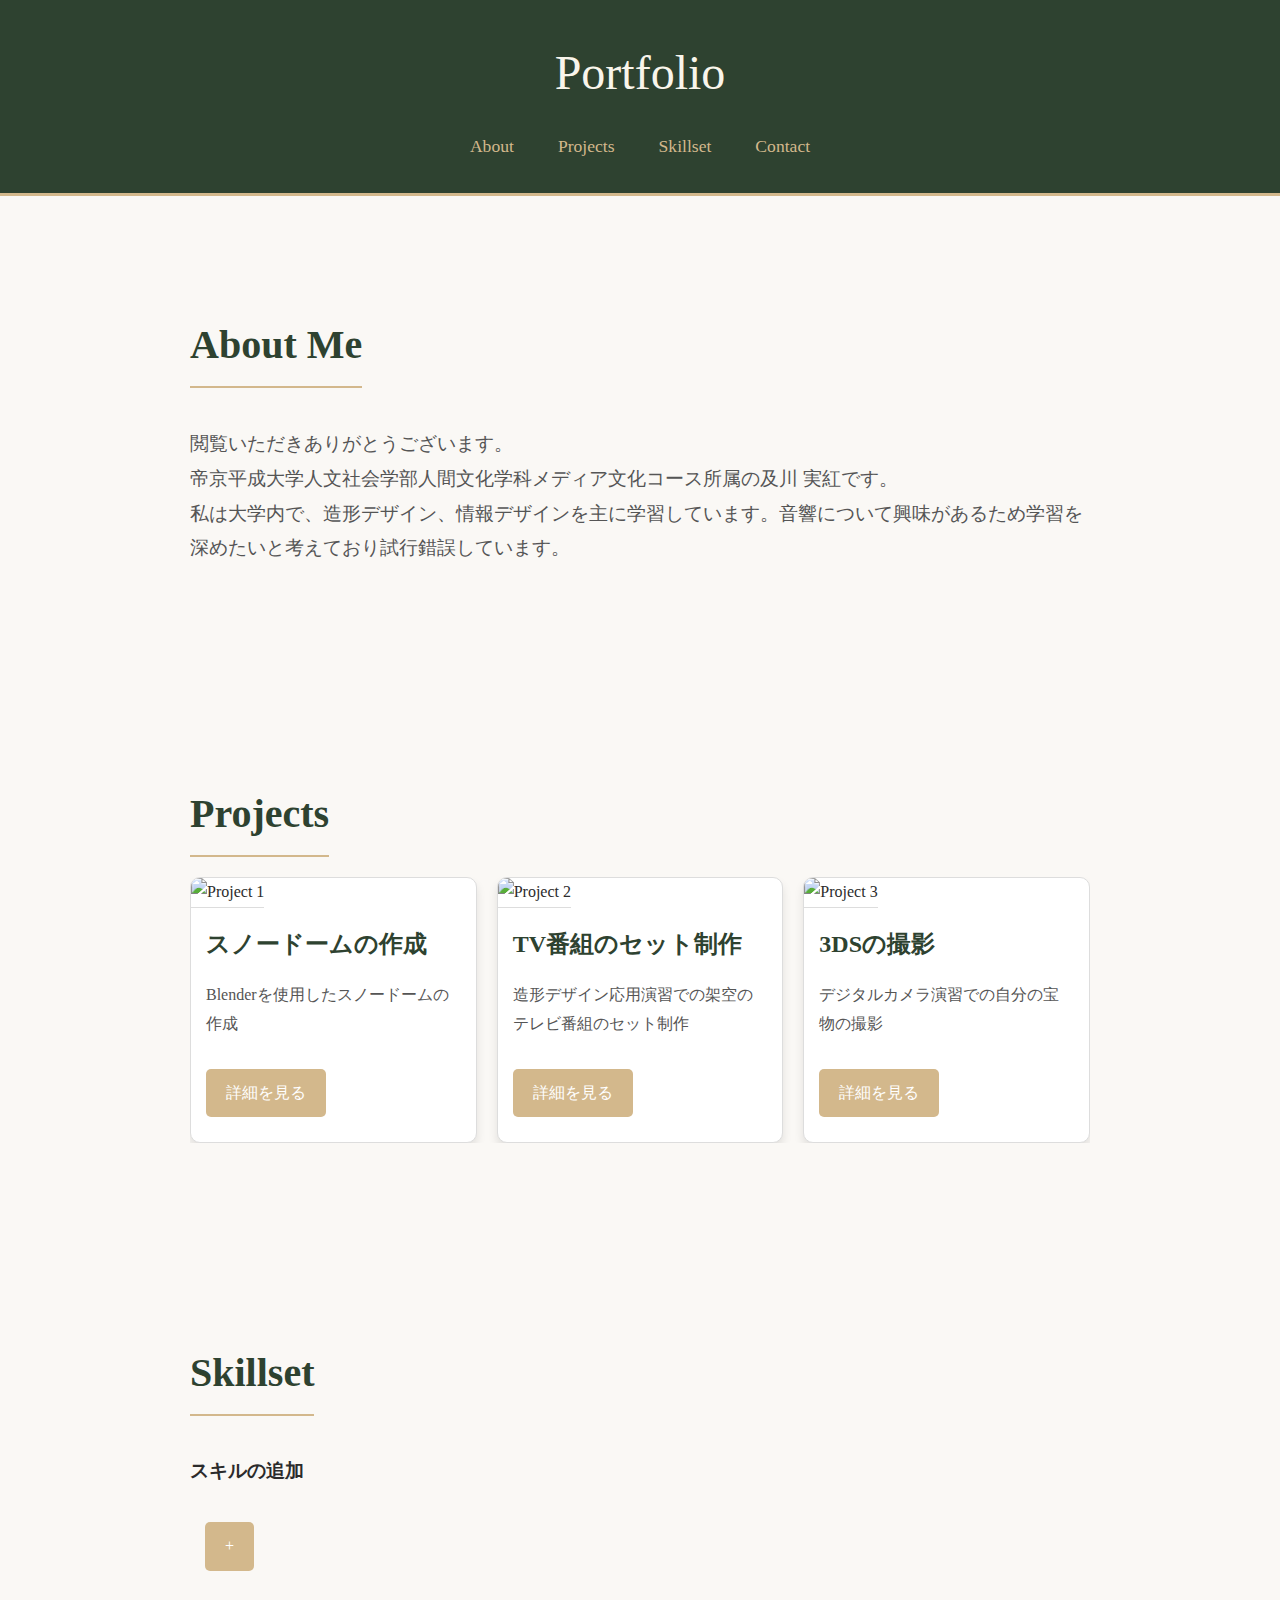
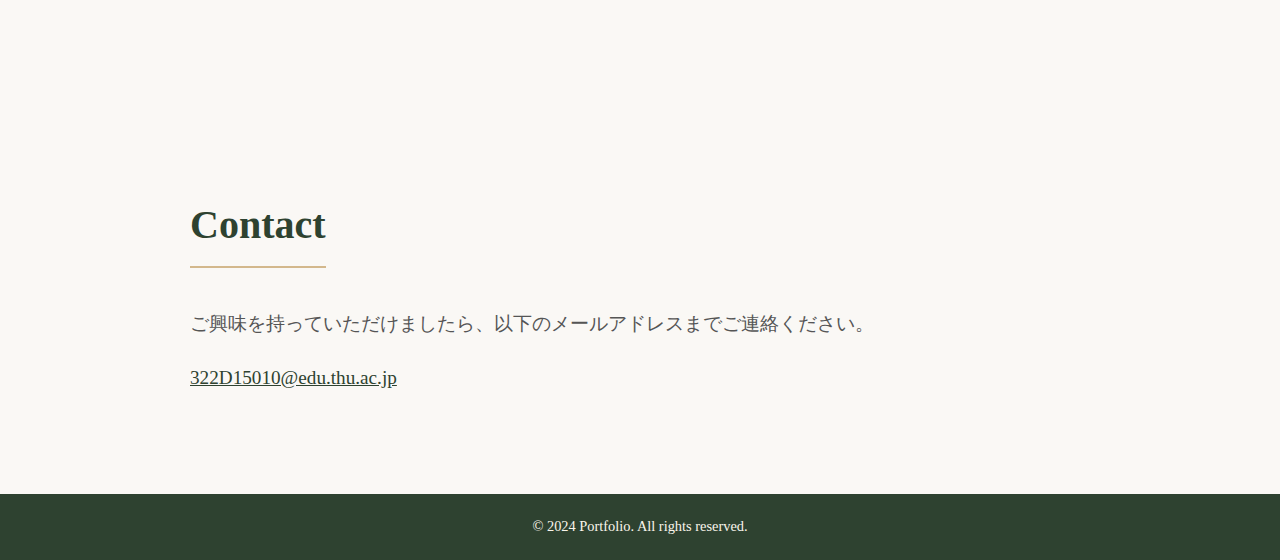
==== index.html @ 092de649 "四角で囲まれない..." ====
<!DOCTYPE html>
<html lang="ja">
<head>
    <meta charset="UTF-8">
    <meta name="viewport" content="width=device-width, initial-scale=1.0">
    <link rel="stylesheet" href="style.css">
    <title>ポートフォリオ</title>
</head>
<body>
    <header>
        <h1>Portfolio</h1>
        <nav>
            <a href="#about">About</a>
            <a href="#projects">Projects</a>
            <a href="skillset">Skillset</a>
            <a href="#contact">Contact</a>
        </nav>
    </header>
    <section id="about">
        <h2>About Me</h2>
        <p>閲覧いただきありがとうございます。</br>
            帝京平成大学人文社会学部人間文化学科メディア文化コース所属の及川 実紅です。</br>
            私は大学内で、造形デザイン、情報デザインを主に学習しています。音響について興味があるため学習を深めたいと考えており試行錯誤しています。
        </p>
    </section>
    <section id="projects">
        <h2>Projects</h2>
        <div class="projects">
            <div class="project-card">
                <img src="https://via.placeholder.com/300x200" alt="Project 1">
                <h3>スノードームの作成</h3>
                <p>Blenderを使用したスノードームの作成</p>
                <a href="#" class="button">詳細を見る</a>
            </div>
            <div class="project-card">
                <img src="https://via.placeholder.com/300x200" alt="Project 2">
                <h3>TV番組のセット制作</h3>
                <p>造形デザイン応用演習での架空のテレビ番組のセット制作</p>
                <a href="#" class="button">詳細を見る</a>
            </div>
            <div class="project-card">
                <img src="https://via.placeholder.com/300x200" alt="Project 3">
                <h3>3DSの撮影</h3>
                <p>デジタルカメラ演習での自分の宝物の撮影</p>
                <a href="#" class="button">詳細を見る</a>
            </div>
        </div>
    </section>
    <section id="skillset">
        <h2>Skillset</h2>
        <div class="Skill-card">
            <h3>スキルの追加</h3>
            <a href="#" class="button">+</a>
        </div>
    </section>
    <section id="contact">
        <h2>Contact</h2>
        <p>ご興味を持っていただけましたら、以下のメールアドレスまでご連絡ください。</p>
        <p><a href="mailto:322D15010@edu.thu.ac.jp" style="color: #2e4230;">322D15010@edu.thu.ac.jp</a></p>
    </section>
    <footer>
        &copy; 2024 Portfolio. All rights reserved.
    </footer>
</body>
</html>
---- style.css ----
body {
    font-family: 'Palatino Linotype', 'Book Antiqua', serif;
    line-height: 1.8;
    margin: 0;
    padding: 0;
    background-color: #faf8f5;
    color: #2b2b2b;
}
/* ヘッダーのスタイル */
header {
    background-color: #2e4230;
    color: #f9f5eb;
    padding: 30px 0;
    text-align: center;
    border-bottom: 3px solid #d3b88c;
}
header h1 {
    font-size: 3rem;
    font-weight: normal;
    margin: 0;
    color: #f9f5eb;
}
nav {
    margin-top: 15px;
}
nav a {
    margin: 0 20px;
    color: #d3b88c;
    text-decoration: none;
    font-size: 1.1rem;
}
nav a:hover {
    color: #f9f5eb;
}

/* 各セクションのスタイル */
section {
    padding: 80px 20px;
    max-width: 900px;
    margin: 0 auto;
}
section h2 {
    font-size: 2.5rem;
    margin-bottom: 20px;
    color: #2e4230;
    border-bottom: 2px solid #d3b88c;
    display: inline-block;
    padding-bottom: 5px;
}
section p {
    font-size: 1.2rem;
    color: #555;
}

/* プロジェクトカードのスタイル */
.projects {
    display: flex;
    gap: 20px; 
    justify-content: space-between; 
    overflow-x: auto;
}
.project-card {
    background-color: #fff;
    border: 1px solid #ddd;
    border-radius: 10px;
    overflow: hidden;
    width: 300px; 
    box-shadow: 0 6px 10px rgba(0, 0, 0, 0.1);
    transition: transform 0.3s ease, box-shadow 0.3s ease;
}

.project-card:hover {
    transform: translateY(-5px);
    box-shadow: 0 10px 15px rgba(0, 0, 0, 0.15);
}
.project-card img {
    max-width: 100%;
    border-bottom: 1px solid #ddd;
}
.project-card h3 {
    font-size: 1.5rem;
    margin: 15px;
    color: #2e4230;
}
.project-card p {
    margin: 0 15px 15px;
    font-size: 1rem;
    color: #555;
}

/*スキルセットのやつ*/
.skillset {
    display: flex;
    gap: 20px;
    justify-content: space-between; 
    overflow-x: auto;
}

.skill-card {
    background-color: #fff;
    border: 1px solid #ddd;
    border-radius: 10px;
    overflow: hidden;
    width: 300px; 
    box-shadow: 0 6px 10px rgba(0, 0, 0, 0.1);
    transition: transform 0.3s ease, box-shadow 0.3s ease;
}

.skillset:hover {
    transform: translateY(-5px);
    box-shadow: 0 10px 15px rgba(0, 0, 0, 0.15);
}

/* ボタンのスタイル */
a.button {
    display: inline-block;
    margin: 15px 15px 25px;
    padding: 10px 20px;
    background-color: #d3b88c;
    color: #fff;
    text-decoration: none;
    border-radius: 5px;
    font-size: 1rem;
    transition: background-color 0.3s ease;
}
a.button:hover {
    background-color: #2e4230;
}

/* フッターのスタイル */
footer {
    text-align: center;
    padding: 20px 0;
    background-color: #2e4230;
    color: #f9f5eb;
    font-size: 0.9rem;
}
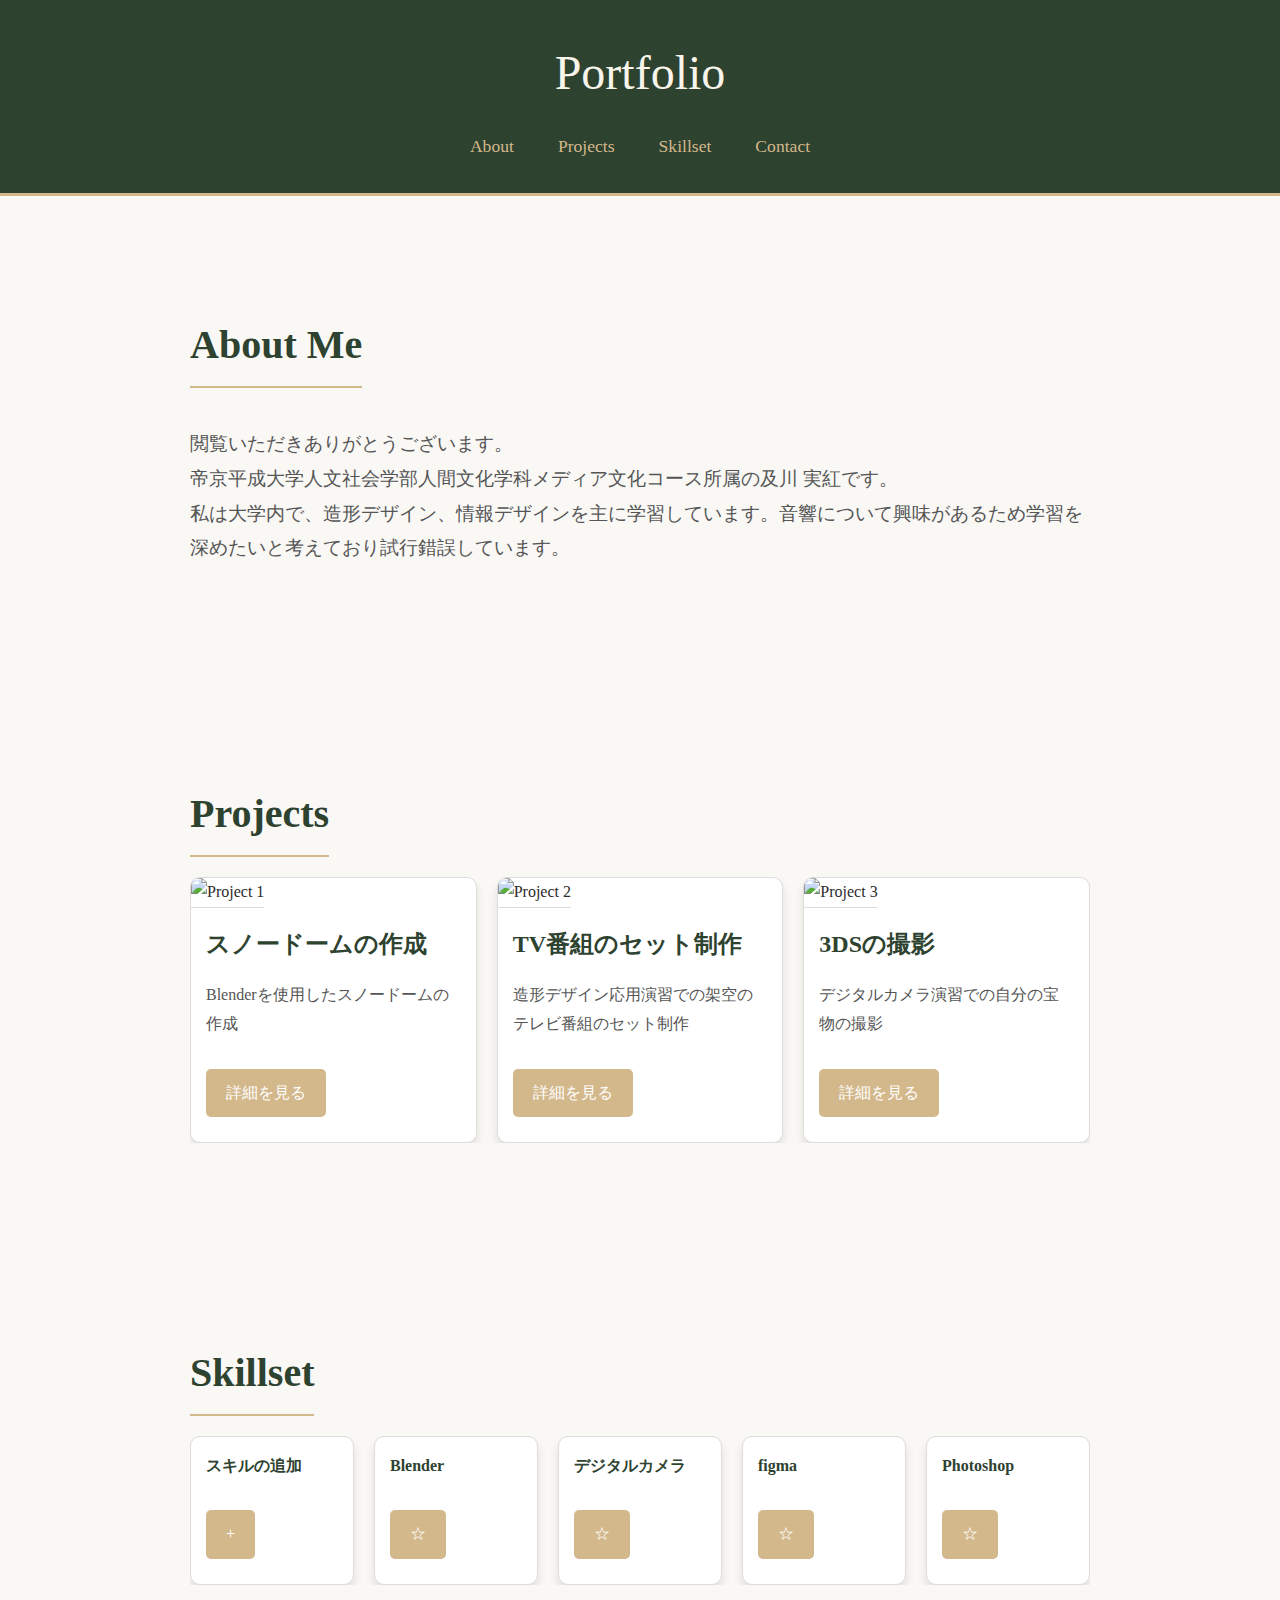
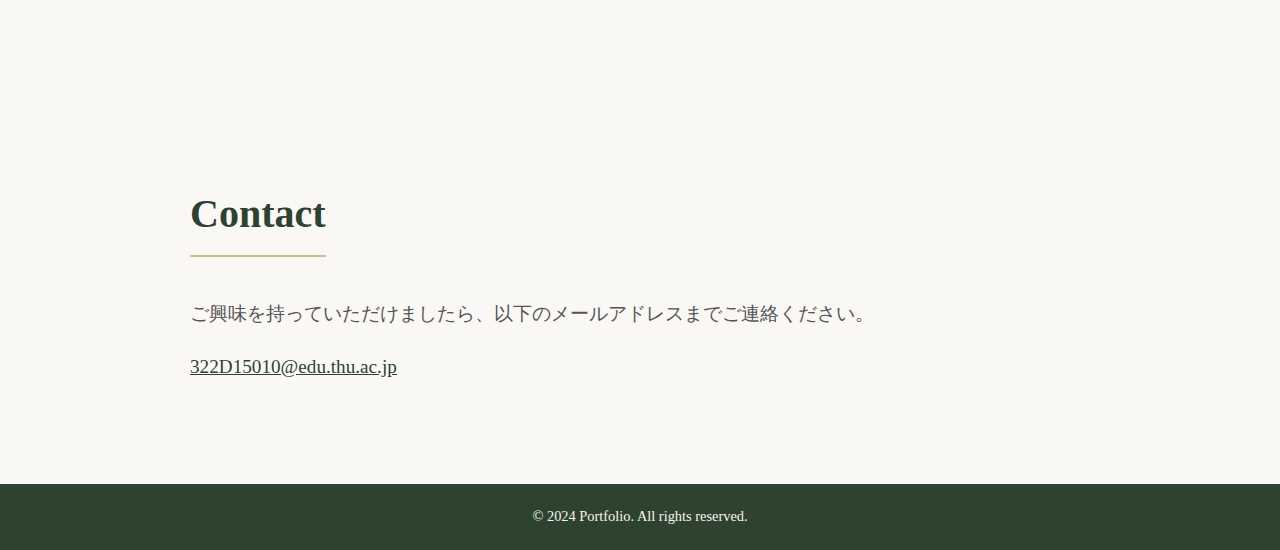
==== commit effe9df0: "！！！" ====
--- a/index.html
+++ b/index.html
@@ -48,11 +48,29 @@
     </section>
     <section id="skillset">
         <h2>Skillset</h2>
-        <div class="Skill-card">
-            <h3>スキルの追加</h3>
-            <a href="#" class="button">+</a>
+        <div class="skillset"> <!-- 親要素にskillsetクラスを適用 -->
+            <div class="Skill-card">
+                <h3>スキルの追加</h3>
+                <a href="#" class="button">+</a>
+            </div>
+            <div class="Skill-card">
+                <h3>Blender</h3>
+                <a href="#" class="button">☆</a>
+            </div>
+            <div class="Skill-card">
+                <h3>デジタルカメラ</h3>
+                <a href="#" class="button">☆</a>
+            </div>
+            <div class="Skill-card">
+                <h3>figma</h3>
+                <a href="#" class="button">☆</a>
+            </div>
+            <div class="Skill-card">
+                <h3>Photoshop</h3>
+                <a href="#" class="button">☆</a>
+            </div>
         </div>
-    </section>
+    </section>    
     <section id="contact">
         <h2>Contact</h2>
         <p>ご興味を持っていただけましたら、以下のメールアドレスまでご連絡ください。</p>
--- a/style.css
+++ b/style.css
@@ -91,25 +91,33 @@
 /*スキルセットのやつ*/
 .skillset {
     display: flex;
-    gap: 20px;
-    justify-content: space-between; 
-    overflow-x: auto;
+    flex-direction: row; /* 横並びに配置 */
+    gap: 20px; /* 各カード間のスペース */
+    justify-content: space-between; /* カードを等間隔に配置 */
+    overflow-x: auto; /* 横スクロールを許可 */
 }
 
-.skill-card {
+.Skill-card {
     background-color: #fff;
     border: 1px solid #ddd;
     border-radius: 10px;
     overflow: hidden;
-    width: 300px; 
+    width: 200px; /* カードの固定幅 */
     box-shadow: 0 6px 10px rgba(0, 0, 0, 0.1);
     transition: transform 0.3s ease, box-shadow 0.3s ease;
 }
 
-.skillset:hover {
-    transform: translateY(-5px);
+.Skill-card:hover {
+    transform: translateY(-5px); /* 少し上に浮かぶ */
     box-shadow: 0 10px 15px rgba(0, 0, 0, 0.15);
 }
+
+.Skill-card h3 {
+    font-size: 1rem;
+    margin: 15px;
+    color: #2e4230;
+}
+
 
 /* ボタンのスタイル */
 a.button {
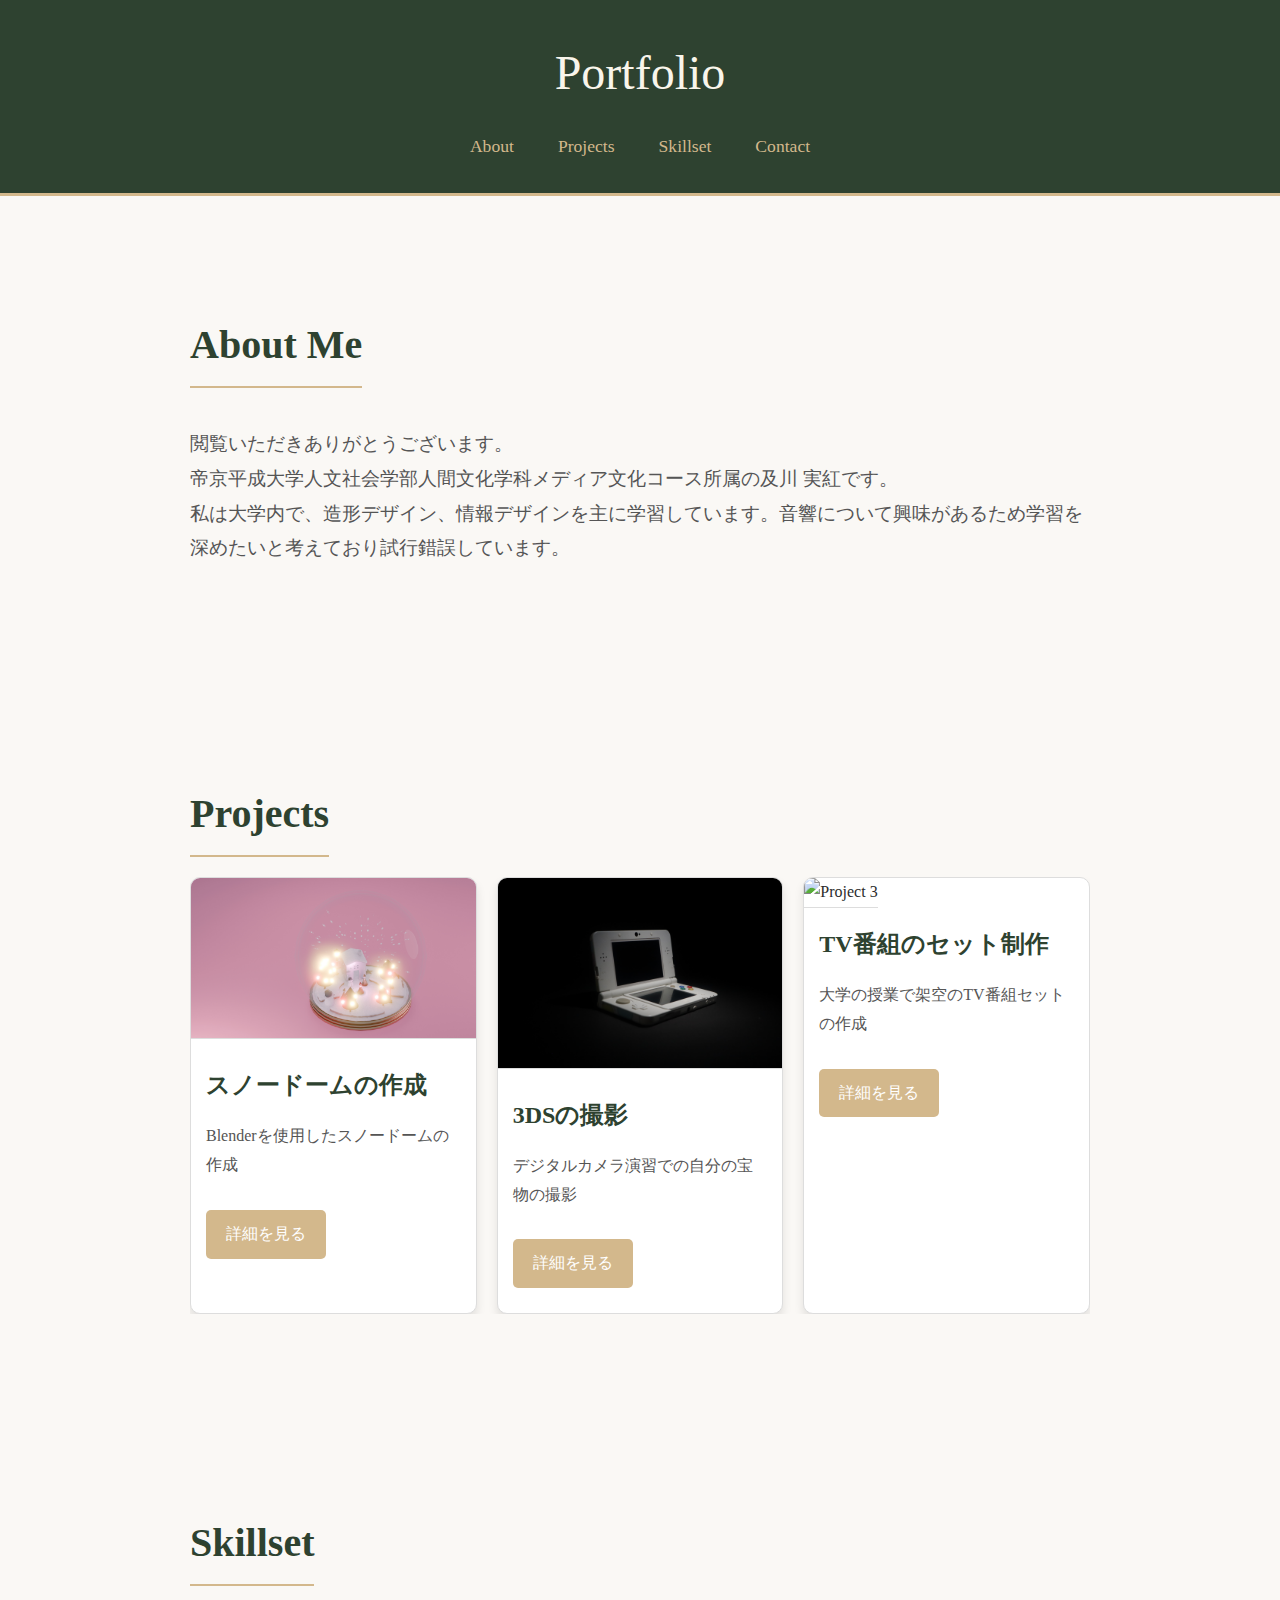
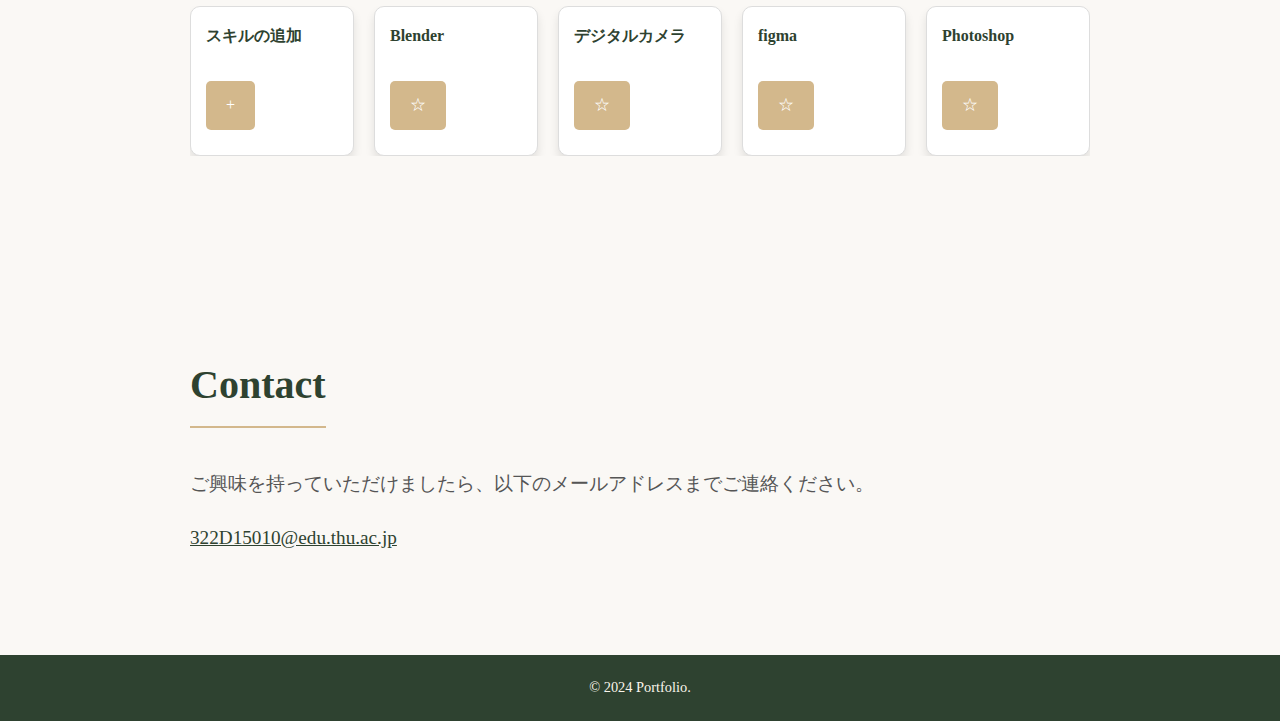
==== commit d8811a35: "増えたね" ====
--- a/index.html
+++ b/index.html
@@ -12,7 +12,7 @@
         <nav>
             <a href="#about">About</a>
             <a href="#projects">Projects</a>
-            <a href="skillset">Skillset</a>
+            <a href="#skillset">Skillset</a>
             <a href="#contact">Contact</a>
         </nav>
     </header>
@@ -27,28 +27,28 @@
         <h2>Projects</h2>
         <div class="projects">
             <div class="project-card">
-                <img src="https://via.placeholder.com/300x200" alt="Project 1">
+                <img src="untitled2.jpg" alt="Project 1">
                 <h3>スノードームの作成</h3>
                 <p>Blenderを使用したスノードームの作成</p>
                 <a href="#" class="button">詳細を見る</a>
             </div>
             <div class="project-card">
-                <img src="https://via.placeholder.com/300x200" alt="Project 2">
-                <h3>TV番組のセット制作</h3>
-                <p>造形デザイン応用演習での架空のテレビ番組のセット制作</p>
+                <img src="322D15010_及川実紅_1.JPG" alt="Project 2">
+                <h3>3DSの撮影</h3>
+                <p>デジタルカメラ演習での自分の宝物の撮影</p>
                 <a href="#" class="button">詳細を見る</a>
             </div>
             <div class="project-card">
-                <img src="https://via.placeholder.com/300x200" alt="Project 3">
-                <h3>3DSの撮影</h3>
-                <p>デジタルカメラ演習での自分の宝物の撮影</p>
+                <img src="" alt="Project 3">
+                <h3>TV番組のセット制作</h3>
+                <p>大学の授業で架空のTV番組セットの作成</p>
                 <a href="#" class="button">詳細を見る</a>
             </div>
         </div>
     </section>
     <section id="skillset">
         <h2>Skillset</h2>
-        <div class="skillset"> <!-- 親要素にskillsetクラスを適用 -->
+        <div class="skillset">
             <div class="Skill-card">
                 <h3>スキルの追加</h3>
                 <a href="#" class="button">+</a>
@@ -77,7 +77,7 @@
         <p><a href="mailto:322D15010@edu.thu.ac.jp" style="color: #2e4230;">322D15010@edu.thu.ac.jp</a></p>
     </section>
     <footer>
-        &copy; 2024 Portfolio. All rights reserved.
+        &copy; 2024 Portfolio.
     </footer>
 </body>
 </html>
--- a/style.css
+++ b/style.css
@@ -108,7 +108,7 @@
 }
 
 .Skill-card:hover {
-    transform: translateY(-5px); /* 少し上に浮かぶ */
+    transform: translateY(-5px);
     box-shadow: 0 10px 15px rgba(0, 0, 0, 0.15);
 }
 
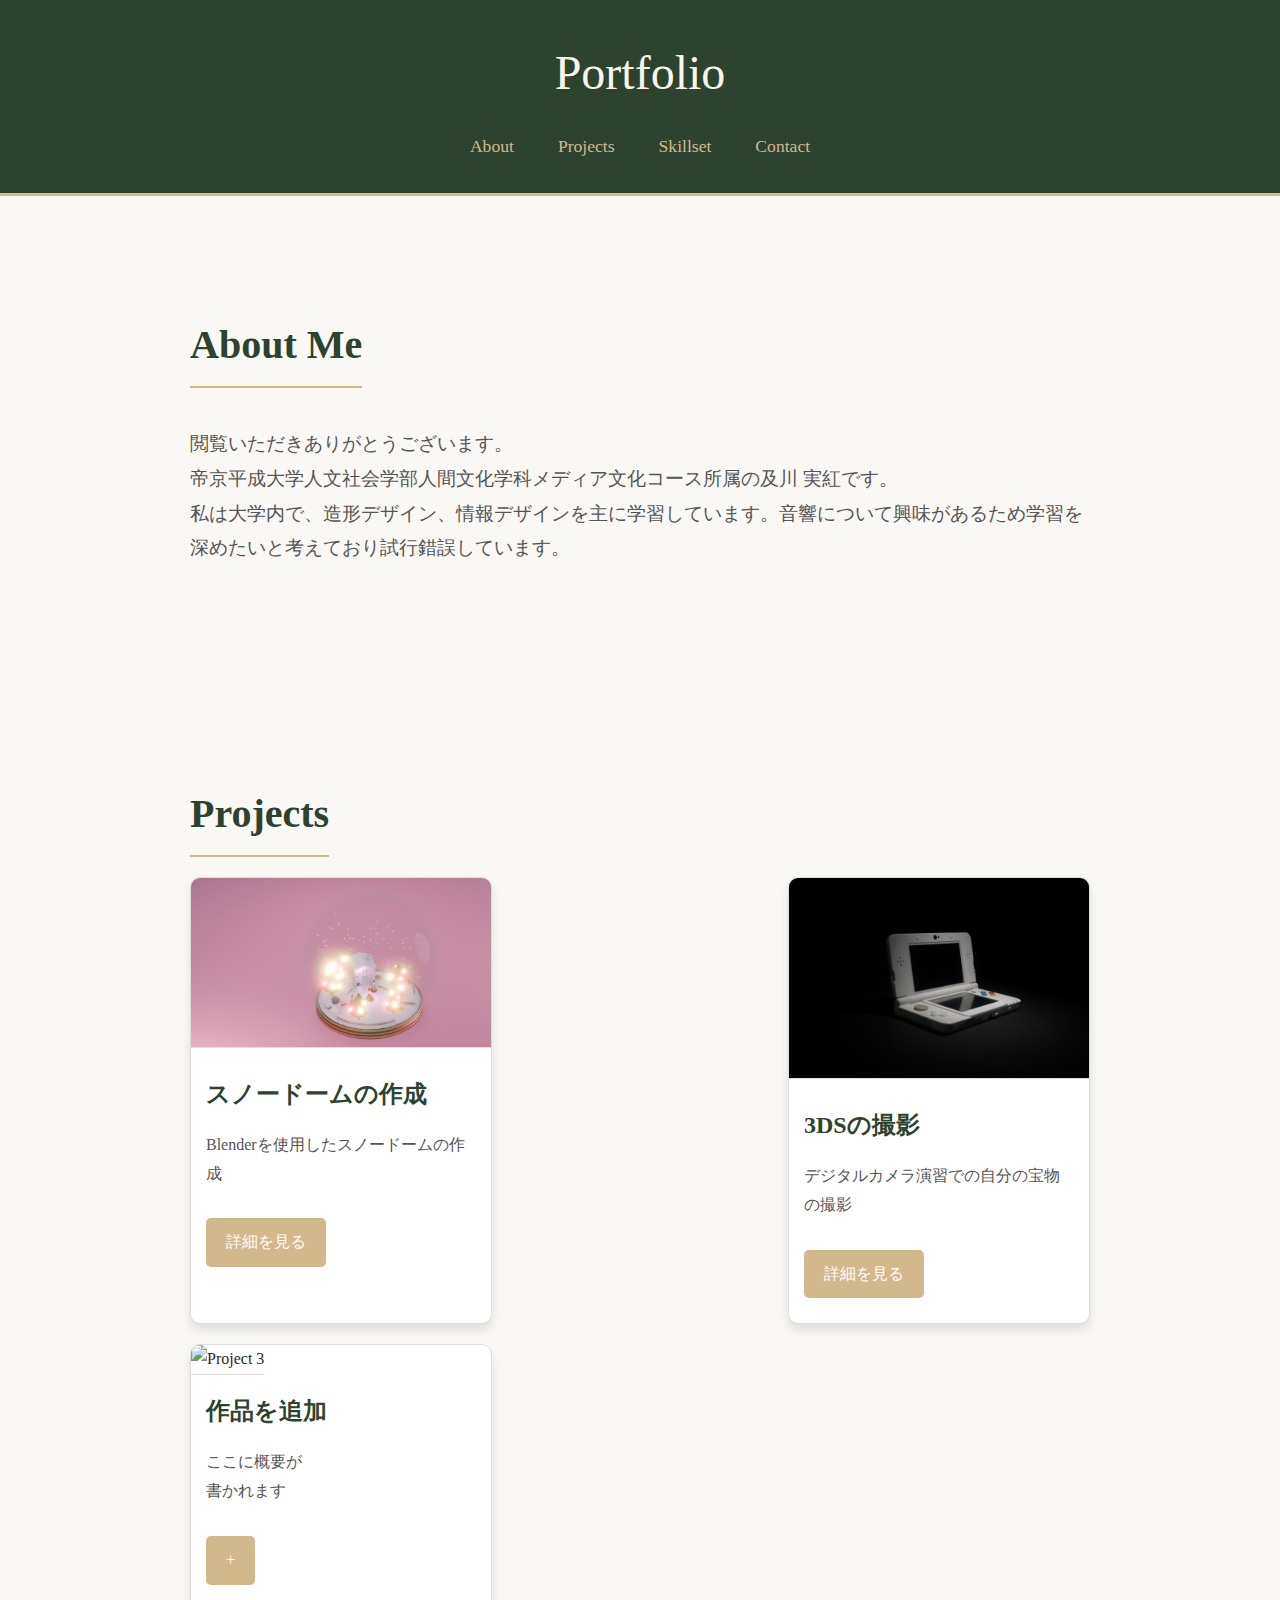
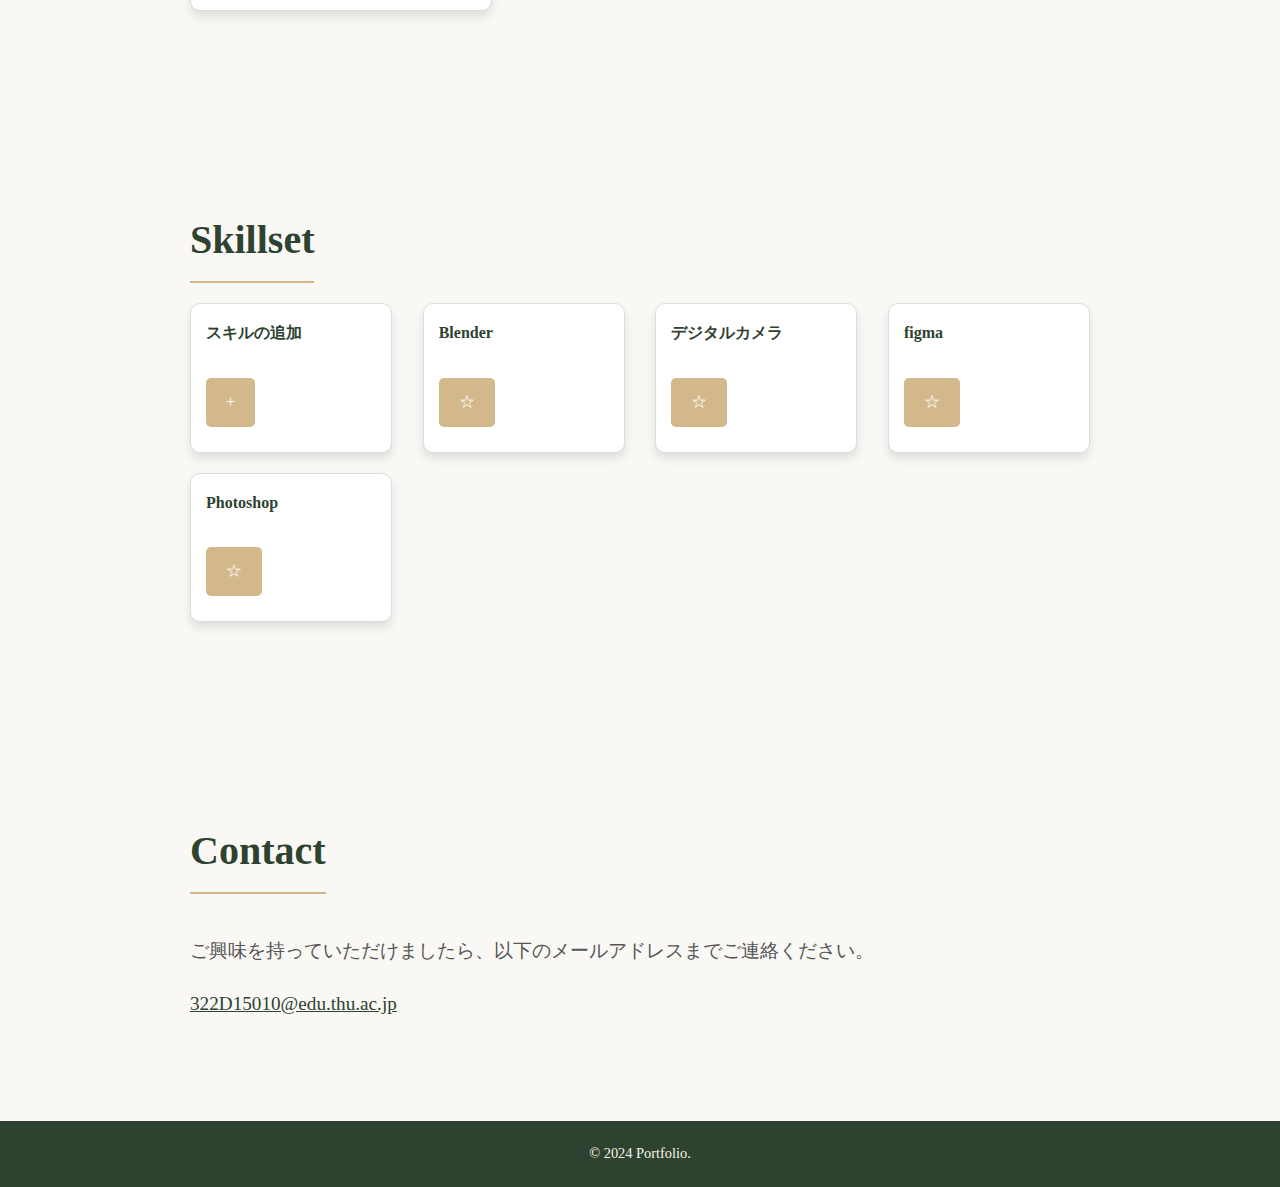
==== commit ef1d77a0: "コミットしないと！" ====
--- a/index.html
+++ b/index.html
@@ -30,19 +30,19 @@
                 <img src="untitled2.jpg" alt="Project 1">
                 <h3>スノードームの作成</h3>
                 <p>Blenderを使用したスノードームの作成</p>
-                <a href="#" class="button">詳細を見る</a>
+                <a href="deatails.html" class="button">詳細を見る</a>
             </div>
             <div class="project-card">
                 <img src="322D15010_及川実紅_1.JPG" alt="Project 2">
                 <h3>3DSの撮影</h3>
                 <p>デジタルカメラ演習での自分の宝物の撮影</p>
-                <a href="#" class="button">詳細を見る</a>
+                <a href="deatails2.html" class="button">詳細を見る</a>
             </div>
             <div class="project-card">
-                <img src="" alt="Project 3">
-                <h3>TV番組のセット制作</h3>
-                <p>大学の授業で架空のTV番組セットの作成</p>
-                <a href="#" class="button">詳細を見る</a>
+                <img src="https://via.placeholder.com/300x200" alt="Project 3">
+                <h3>作品を追加</h3>
+                <p>ここに概要が</br>書かれます</p>
+                <a href="#" class="button">+</a>
             </div>
         </div>
     </section>
@@ -51,26 +51,46 @@
         <div class="skillset">
             <div class="Skill-card">
                 <h3>スキルの追加</h3>
-                <a href="#" class="button">+</a>
+                <a href="#" class="button" onclick="showModal('blenderModal')">+</a>
             </div>
             <div class="Skill-card">
                 <h3>Blender</h3>
-                <a href="#" class="button">☆</a>
+                <a href="#" class="button" onclick="showModal('blenderModal')">☆</a>
             </div>
             <div class="Skill-card">
                 <h3>デジタルカメラ</h3>
-                <a href="#" class="button">☆</a>
+                <a href="#" class="button" onclick="showModal('cameraModal')">☆</a>
             </div>
+            
             <div class="Skill-card">
                 <h3>figma</h3>
-                <a href="#" class="button">☆</a>
+                <a href="#" class="button" onclick="showModal('blenderModal')">☆</a>
             </div>
             <div class="Skill-card">
                 <h3>Photoshop</h3>
-                <a href="#" class="button">☆</a>
+                <a href="#" class="button" onclick="showModal('blenderModal')">☆</a>
             </div>
         </div>
-    </section>    
+    </section>  
+    
+    <div class="modal" id="blenderModal">
+        <div class="modal-content">
+            <span class="close" onclick="closeModal('blenderModal')">&times;</span>
+            <h2>Blender</h2>
+            <p>Blenderは、3Dモデリングやアニメーションを作成するための無料オープンソースのソフトウェアです。</p>
+        </div>
+    </div>
+    
+    <div class="modal" id="cameraModal">
+        <div class="modal-content">
+            <span class="close" onclick="closeModal('cameraModal')">&times;</span>
+            <h2>デジタルカメラ</h2>
+            <p>デジタルカメラの使い方に関する詳細。</p>
+        </div>
+    </div>
+    
+
+
     <section id="contact">
         <h2>Contact</h2>
         <p>ご興味を持っていただけましたら、以下のメールアドレスまでご連絡ください。</p>
@@ -79,5 +99,33 @@
     <footer>
         &copy; 2024 Portfolio.
     </footer>
+    <script>
+        // モーダルを表示
+function showModal(modalId) {
+    const modal = document.getElementById(modalId);
+    if (modal) {
+        modal.style.display = 'block';
+    }
+}
+
+// モーダルを閉じる
+function closeModal(modalId) {
+    const modal = document.getElementById(modalId);
+    if (modal) {
+        modal.style.display = 'none';
+    }
+}
+
+// モーダル外をクリックして閉じる
+window.onclick = function(event) {
+    const modals = document.querySelectorAll('.modal');
+    modals.forEach(function(modal) {
+        if (event.target == modal) {
+            closeModal(modal.id); // モーダルのIDを使って閉じる
+        }
+    });
+};
+
+    </script>
 </body>
 </html>
--- a/style.css
+++ b/style.css
@@ -6,29 +6,34 @@
     background-color: #faf8f5;
     color: #2b2b2b;
 }
+
 /* ヘッダーのスタイル */
 header {
     background-color: #2e4230;
     color: #f9f5eb;
-    padding: 30px 0;
+    padding: 30px 20px;
     text-align: center;
     border-bottom: 3px solid #d3b88c;
 }
+
 header h1 {
     font-size: 3rem;
     font-weight: normal;
     margin: 0;
     color: #f9f5eb;
 }
+
 nav {
     margin-top: 15px;
 }
+
 nav a {
     margin: 0 20px;
     color: #d3b88c;
     text-decoration: none;
     font-size: 1.1rem;
 }
+
 nav a:hover {
     color: #f9f5eb;
 }
@@ -39,6 +44,7 @@
     max-width: 900px;
     margin: 0 auto;
 }
+
 section h2 {
     font-size: 2.5rem;
     margin-bottom: 20px;
@@ -47,6 +53,7 @@
     display: inline-block;
     padding-bottom: 5px;
 }
+
 section p {
     font-size: 1.2rem;
     color: #555;
@@ -55,16 +62,17 @@
 /* プロジェクトカードのスタイル */
 .projects {
     display: flex;
-    gap: 20px; 
-    justify-content: space-between; 
-    overflow-x: auto;
-}
+    gap: 20px;
+    justify-content: space-between;
+    flex-wrap: wrap; /* 横並びが崩れないように */
+}
+
 .project-card {
     background-color: #fff;
     border: 1px solid #ddd;
     border-radius: 10px;
     overflow: hidden;
-    width: 300px; 
+    width: 300px;
     box-shadow: 0 6px 10px rgba(0, 0, 0, 0.1);
     transition: transform 0.3s ease, box-shadow 0.3s ease;
 }
@@ -73,28 +81,30 @@
     transform: translateY(-5px);
     box-shadow: 0 10px 15px rgba(0, 0, 0, 0.15);
 }
+
 .project-card img {
     max-width: 100%;
     border-bottom: 1px solid #ddd;
 }
+
 .project-card h3 {
     font-size: 1.5rem;
     margin: 15px;
     color: #2e4230;
 }
+
 .project-card p {
     margin: 0 15px 15px;
     font-size: 1rem;
     color: #555;
 }
 
-/*スキルセットのやつ*/
+/* スキルセットのスタイル */
 .skillset {
     display: flex;
-    flex-direction: row; /* 横並びに配置 */
-    gap: 20px; /* 各カード間のスペース */
-    justify-content: space-between; /* カードを等間隔に配置 */
-    overflow-x: auto; /* 横スクロールを許可 */
+    flex-wrap: wrap; /* 横並びが崩れないように */
+    gap: 20px;
+    justify-content: space-between;
 }
 
 .Skill-card {
@@ -102,7 +112,7 @@
     border: 1px solid #ddd;
     border-radius: 10px;
     overflow: hidden;
-    width: 200px; /* カードの固定幅 */
+    width: 200px;
     box-shadow: 0 6px 10px rgba(0, 0, 0, 0.1);
     transition: transform 0.3s ease, box-shadow 0.3s ease;
 }
@@ -117,7 +127,6 @@
     margin: 15px;
     color: #2e4230;
 }
-
 
 /* ボタンのスタイル */
 a.button {
@@ -131,6 +140,7 @@
     font-size: 1rem;
     transition: background-color 0.3s ease;
 }
+
 a.button:hover {
     background-color: #2e4230;
 }
@@ -144,3 +154,116 @@
     font-size: 0.9rem;
 }
 
+/* モーダルのスタイル */
+.modal {
+    display: none;
+    position: fixed;
+    top: 0;
+    left: 0;
+    width: 100%;
+    height: 100%;
+    background-color: rgba(0, 0, 0, 0.5);  /* 背景を少し暗く */
+    z-index: 9999;
+}
+
+.modal-content {
+    position: absolute;
+    top: 50%;
+    left: 50%;
+    transform: translate(-50%, -50%);
+    background-color: white;
+    padding: 20px;
+    border-radius: 8px;
+    box-shadow: 0 4px 8px rgba(0, 0, 0, 0.2);
+    width: 80%;
+    max-width: 500px;
+}
+
+.close {
+    font-size: 30px;
+    color: #aaa;
+    cursor: pointer;
+    position: absolute;
+    top: 10px;
+    right: 10px;
+}
+
+.close:hover,
+.close:focus {
+    color: black;
+    text-decoration: none;
+    cursor: pointer;
+}
+
+/* レスポンシブ対応 */
+
+/* 画面幅が768px以下のとき */
+@media (max-width: 768px) {
+    header {
+        padding: 20px 0;
+    }
+
+    header h1 {
+        font-size: 2.5rem;
+    }
+
+    nav {
+        margin-top: 10px;
+    }
+
+    nav a {
+        font-size: 1rem;
+        margin: 0 10px;
+    }
+
+    section {
+        padding: 60px 20px;
+    }
+
+    .projects {
+        flex-direction: column;  /* 縦並びに */
+        align-items: center;
+    }
+
+    .project-card {
+        width: 80%;  /* 幅を広げて縦並びでも見やすく */
+    }
+
+    .skillset {
+        flex-direction: column;  /* 縦並びに */
+    }
+
+    .Skill-card {
+        width: 80%;
+        margin-bottom: 20px;
+    }
+
+    .modal-content {
+        width: 90%;
+        max-width: 400px;
+    }
+}
+
+/* 画面幅が480px以下のとき */
+@media (max-width: 480px) {
+    header h1 {
+        font-size: 2rem;
+    }
+
+    nav a {
+        font-size: 0.9rem;
+        margin: 0 8px;
+    }
+
+    .project-card {
+        width: 100%;
+    }
+
+    .Skill-card {
+        width: 100%;
+    }
+
+    .modal-content {
+        width: 95%;
+    }
+}
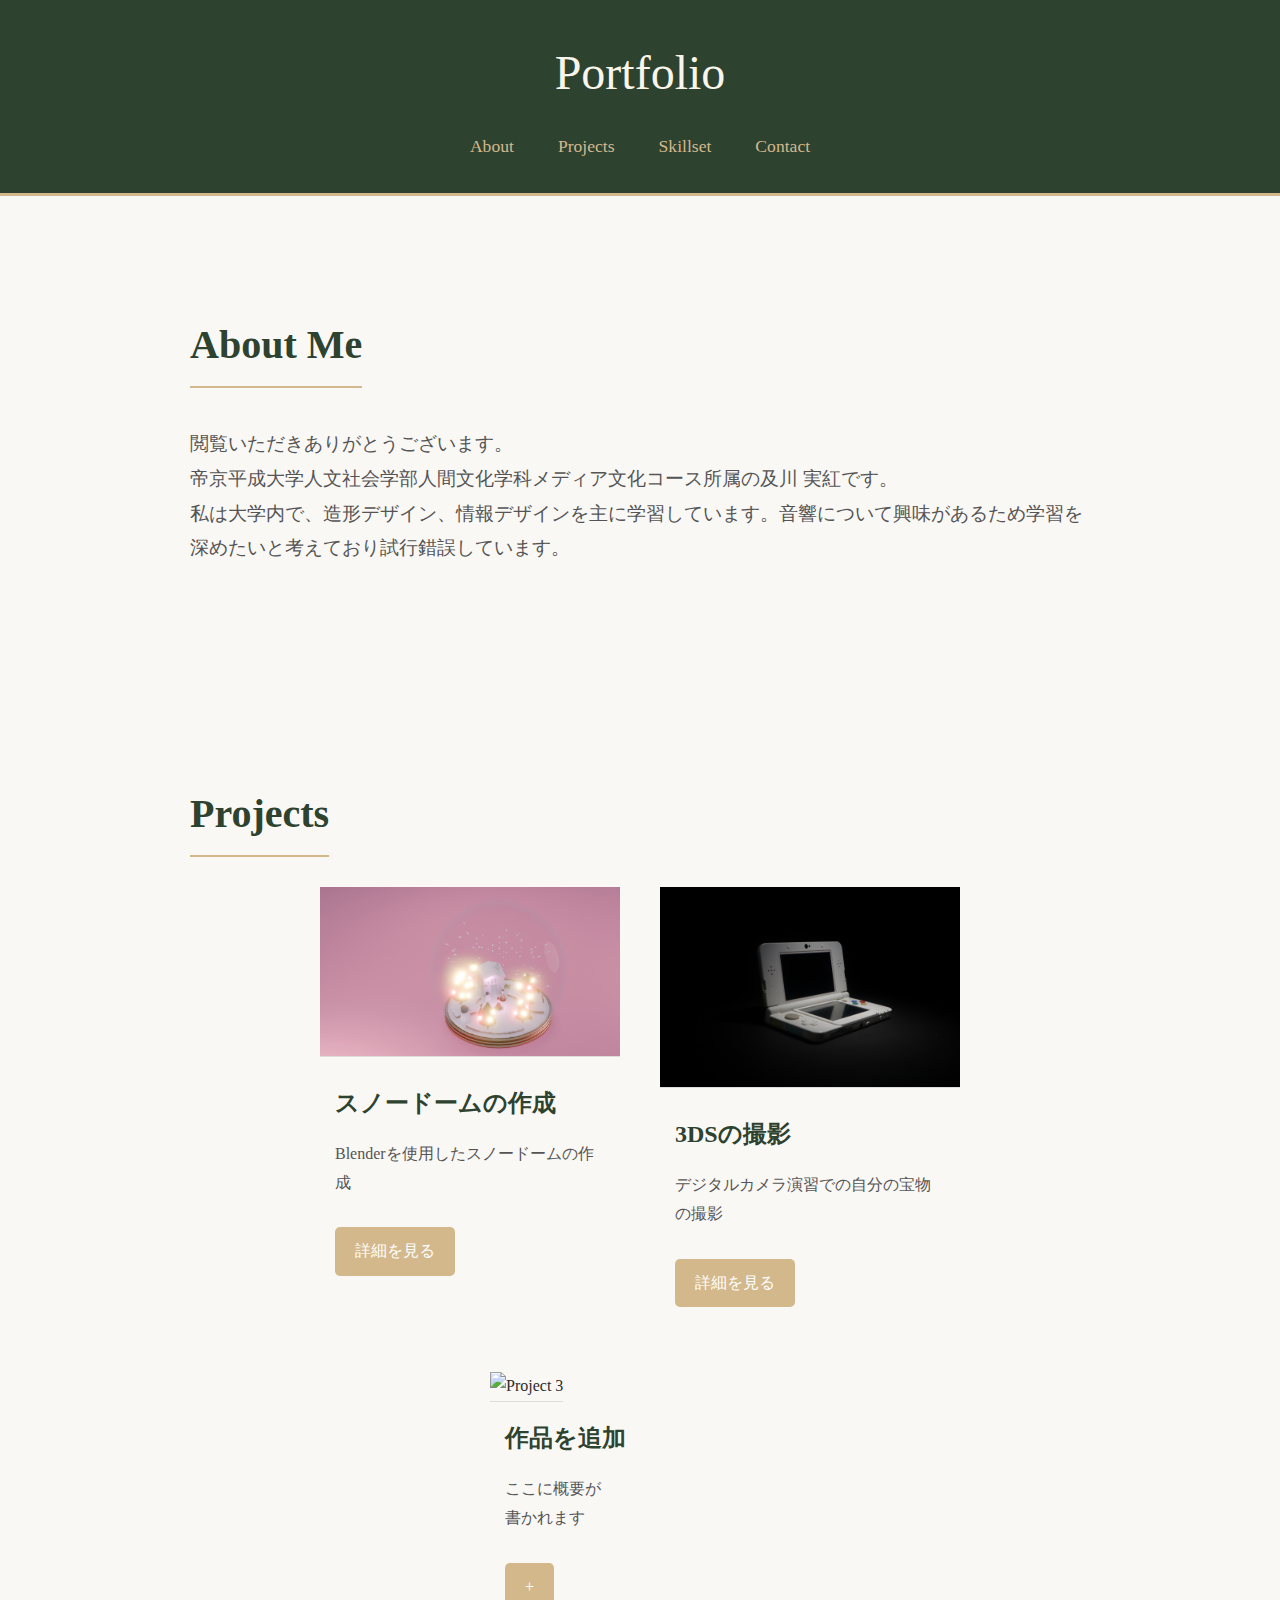
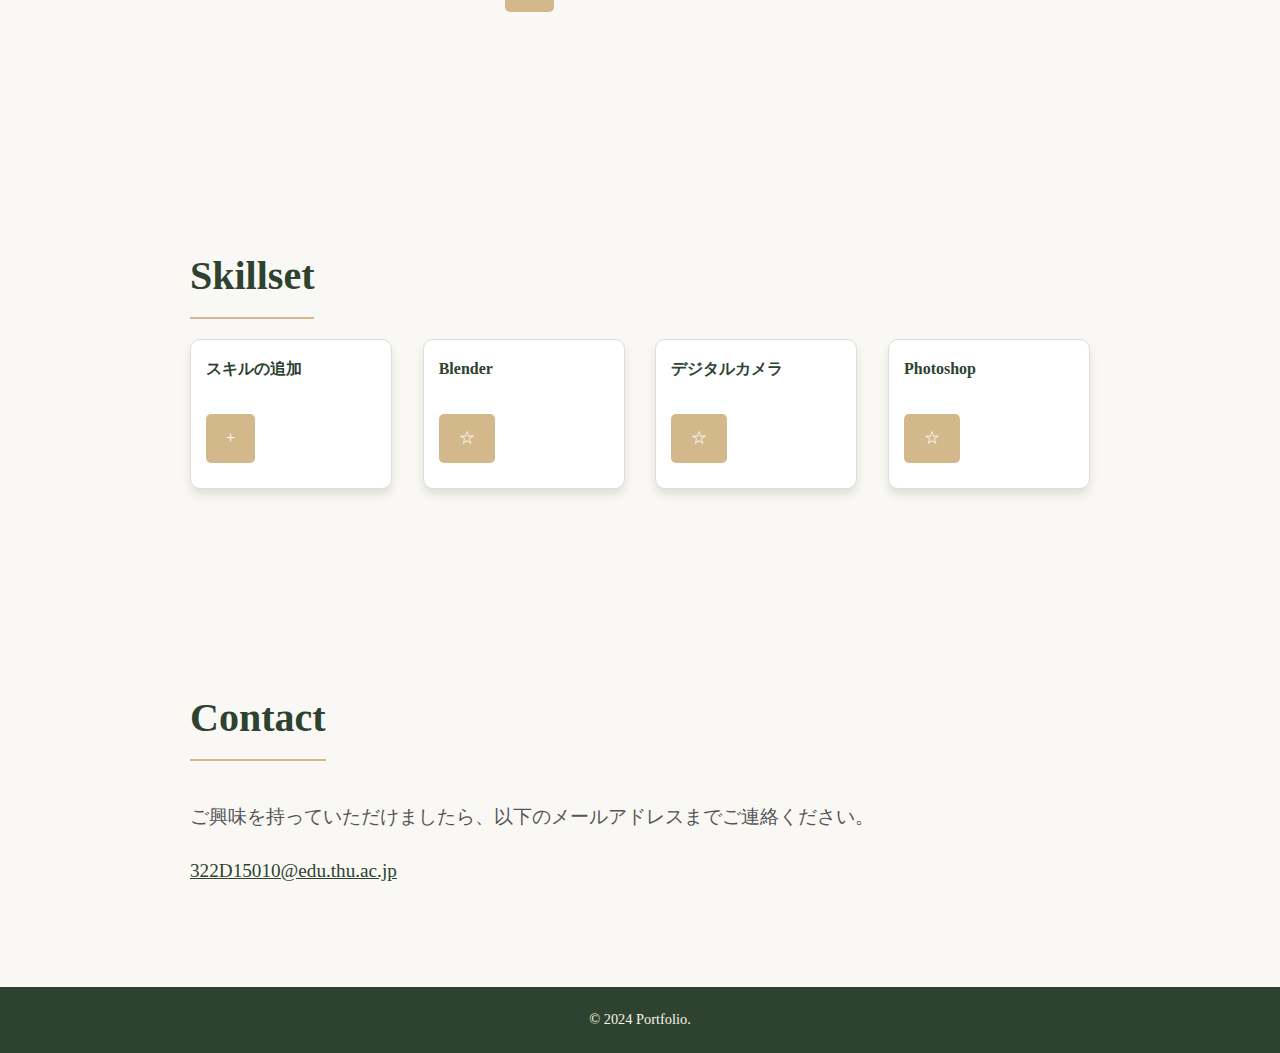
==== commit 52d20894: "これで...最後なのか..." ====
--- a/index.html
+++ b/index.html
@@ -51,7 +51,7 @@
         <div class="skillset">
             <div class="Skill-card">
                 <h3>スキルの追加</h3>
-                <a href="#" class="button" onclick="showModal('blenderModal')">+</a>
+                <a href="#" class="button">+</a>
             </div>
             <div class="Skill-card">
                 <h3>Blender</h3>
@@ -61,14 +61,10 @@
                 <h3>デジタルカメラ</h3>
                 <a href="#" class="button" onclick="showModal('cameraModal')">☆</a>
             </div>
-            
-            <div class="Skill-card">
-                <h3>figma</h3>
-                <a href="#" class="button" onclick="showModal('blenderModal')">☆</a>
-            </div>
+
             <div class="Skill-card">
                 <h3>Photoshop</h3>
-                <a href="#" class="button" onclick="showModal('blenderModal')">☆</a>
+                <a href="#" class="button" onclick="showModal('photoshopModal')">☆</a>
             </div>
         </div>
     </section>  
@@ -77,7 +73,7 @@
         <div class="modal-content">
             <span class="close" onclick="closeModal('blenderModal')">&times;</span>
             <h2>Blender</h2>
-            <p>Blenderは、3Dモデリングやアニメーションを作成するための無料オープンソースのソフトウェアです。</p>
+            <p>3Dコンピュータグラフィックスの制作やアニメーションに特化したオープンソースの3DCGソフト</p>
         </div>
     </div>
     
@@ -88,9 +84,15 @@
             <p>デジタルカメラの使い方に関する詳細。</p>
         </div>
     </div>
+
+    <div class="modal" id="photoshopModal">
+        <div class="modal-content">
+            <span class="close" onclick="closeModal('photoshopModal')">&times;</span>
+            <h2>photoshop</h2>
+            <p>Adobe社が提供している、画像編集アプリケーション</p>
+        </div>
+    </div>
     
-
-
     <section id="contact">
         <h2>Contact</h2>
         <p>ご興味を持っていただけましたら、以下のメールアドレスまでご連絡ください。</p>
--- a/style.css
+++ b/style.css
@@ -59,23 +59,26 @@
     color: #555;
 }
 
-/* プロジェクトカードのスタイル */
+/* プロジェクトカードの親要素 */
 .projects {
     display: flex;
-    gap: 20px;
-    justify-content: space-between;
-    flex-wrap: wrap; /* 横並びが崩れないように */
-}
-
+    gap: 20px; /* カード間の適切な余白 */
+    justify-content: center; /* カードを中央揃え */
+    align-items: flex-start; /* 高さが揃わない問題を解消 */
+    flex-wrap: wrap; /* 横幅が足りない場合にカードを折り返し */
+    margin: 0 auto; /* 全体の余白を均等に */
+    max-width: 1200px; /* レイアウトの幅を制限 */
+}
+
+/* プロジェクトカード */
 .project-card {
-    background-color: #fff;
-    border: 1px solid #ddd;
-    border-radius: 10px;
-    overflow: hidden;
-    width: 300px;
-    box-shadow: 0 6px 10px rgba(0, 0, 0, 0.1);
-    transition: transform 0.3s ease, box-shadow 0.3s ease;
-}
+    flex: 1 1 calc(33.333% - 40px); /* 3列レイアウト用の幅を指定 */
+    max-width: 300px; /* カードの最大幅を設定 */
+    min-width: 280px; /* カードが崩れないよう最小幅を設定 */
+    margin: 10px; /* カードの周囲に余白を設定 */
+    box-sizing: border-box; /* パディングやボーダーを含む幅調整 */
+}
+
 
 .project-card:hover {
     transform: translateY(-5px);
@@ -267,3 +270,14 @@
         width: 95%;
     }
 }
+@media (max-width: 768px) {
+    .project-card {
+        flex: 1 1 calc(50% - 40px); /* 2列レイアウト */
+    }
+}
+
+@media (max-width: 480px) {
+    .project-card {
+        flex: 1 1 100%; /* 1列レイアウト */
+    }
+}
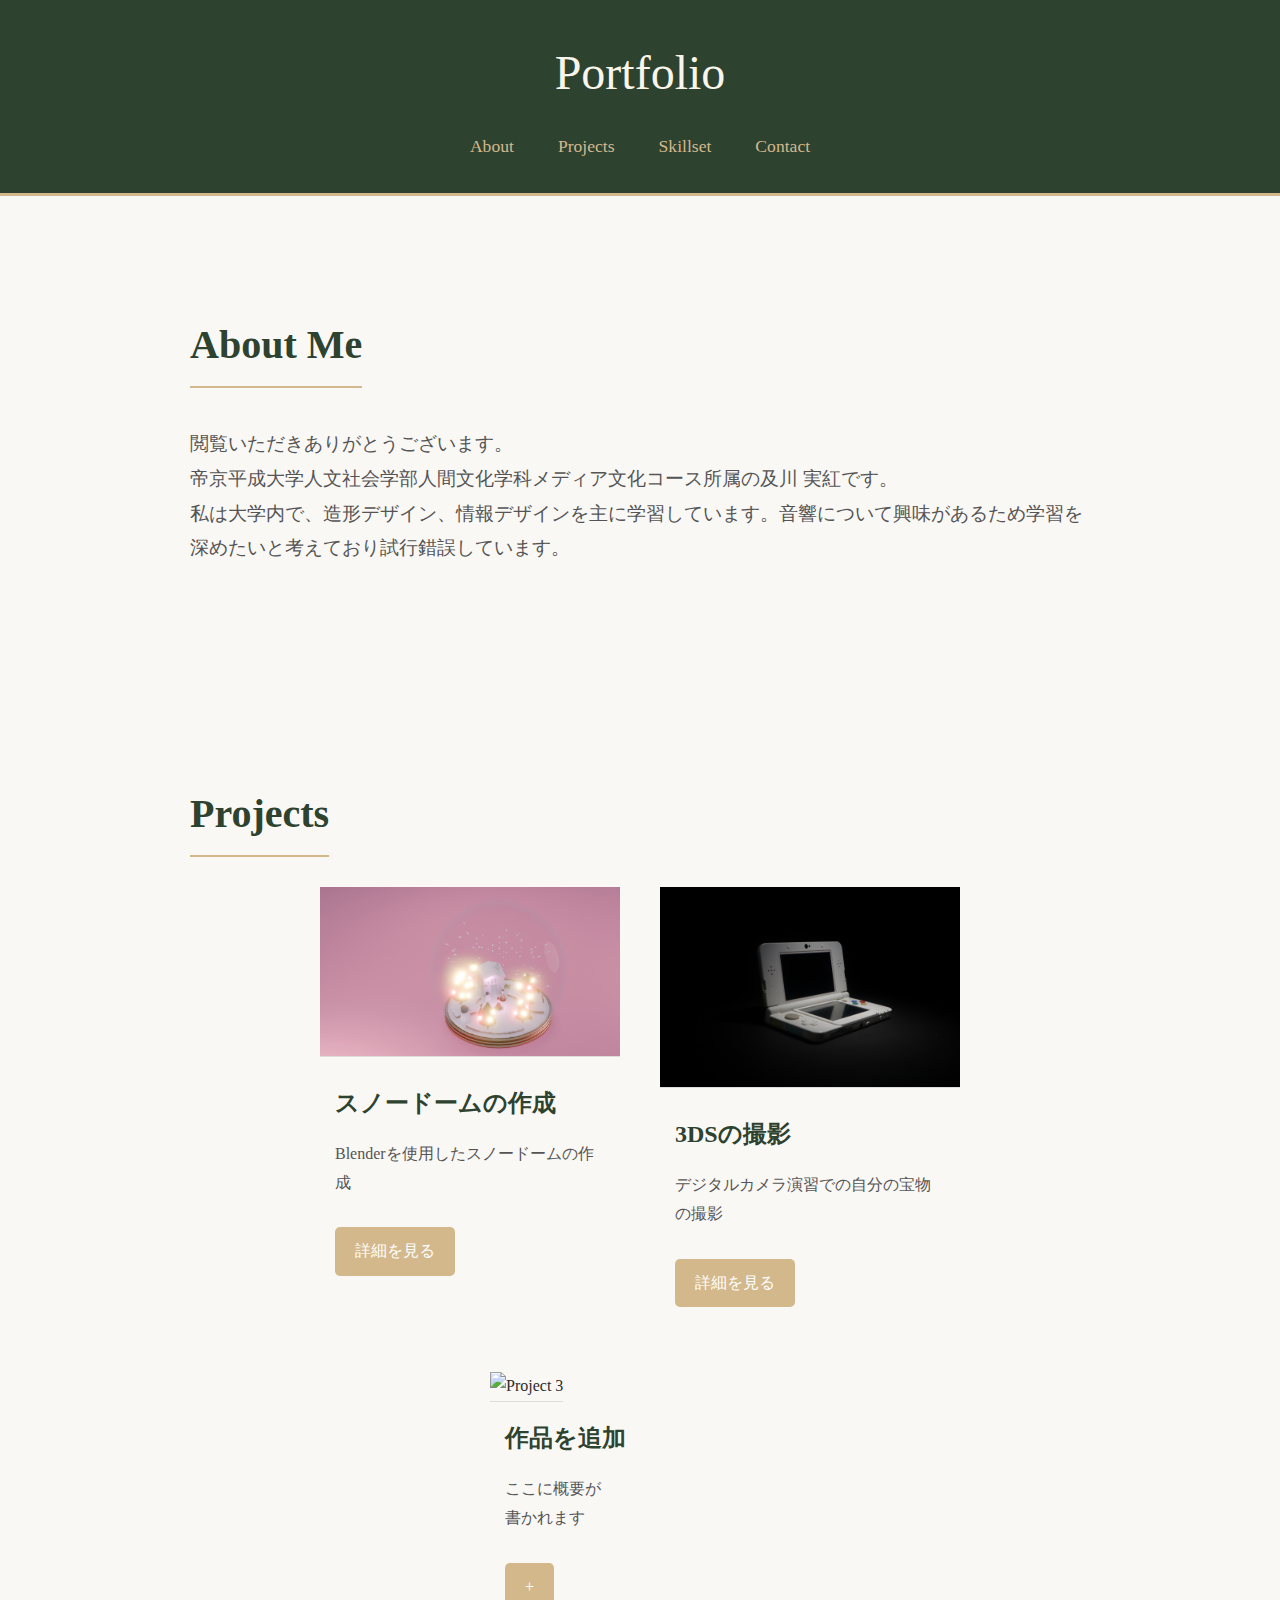
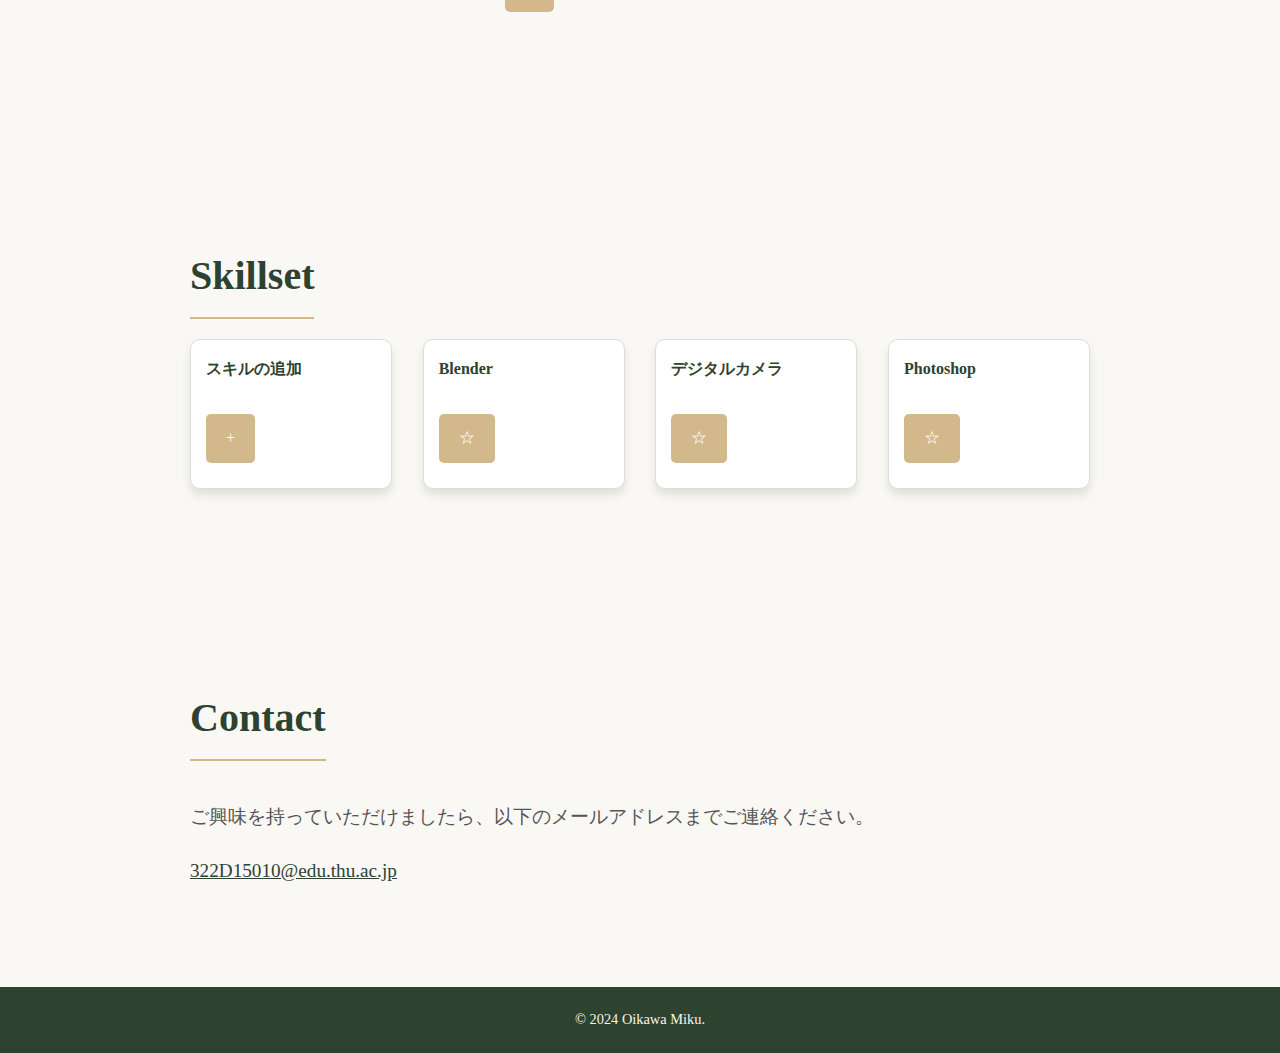
==== commit 736d7c5a: "変えたい" ====
--- a/index.html
+++ b/index.html
@@ -42,7 +42,7 @@
                 <img src="https://via.placeholder.com/300x200" alt="Project 3">
                 <h3>作品を追加</h3>
                 <p>ここに概要が</br>書かれます</p>
-                <a href="#" class="button">+</a>
+                <a href="deatails3.html" class="button">+</a>
             </div>
         </div>
     </section>
@@ -99,7 +99,7 @@
         <p><a href="mailto:322D15010@edu.thu.ac.jp" style="color: #2e4230;">322D15010@edu.thu.ac.jp</a></p>
     </section>
     <footer>
-        &copy; 2024 Portfolio.
+        &copy; 2024 Oikawa Miku.
     </footer>
     <script>
         // モーダルを表示
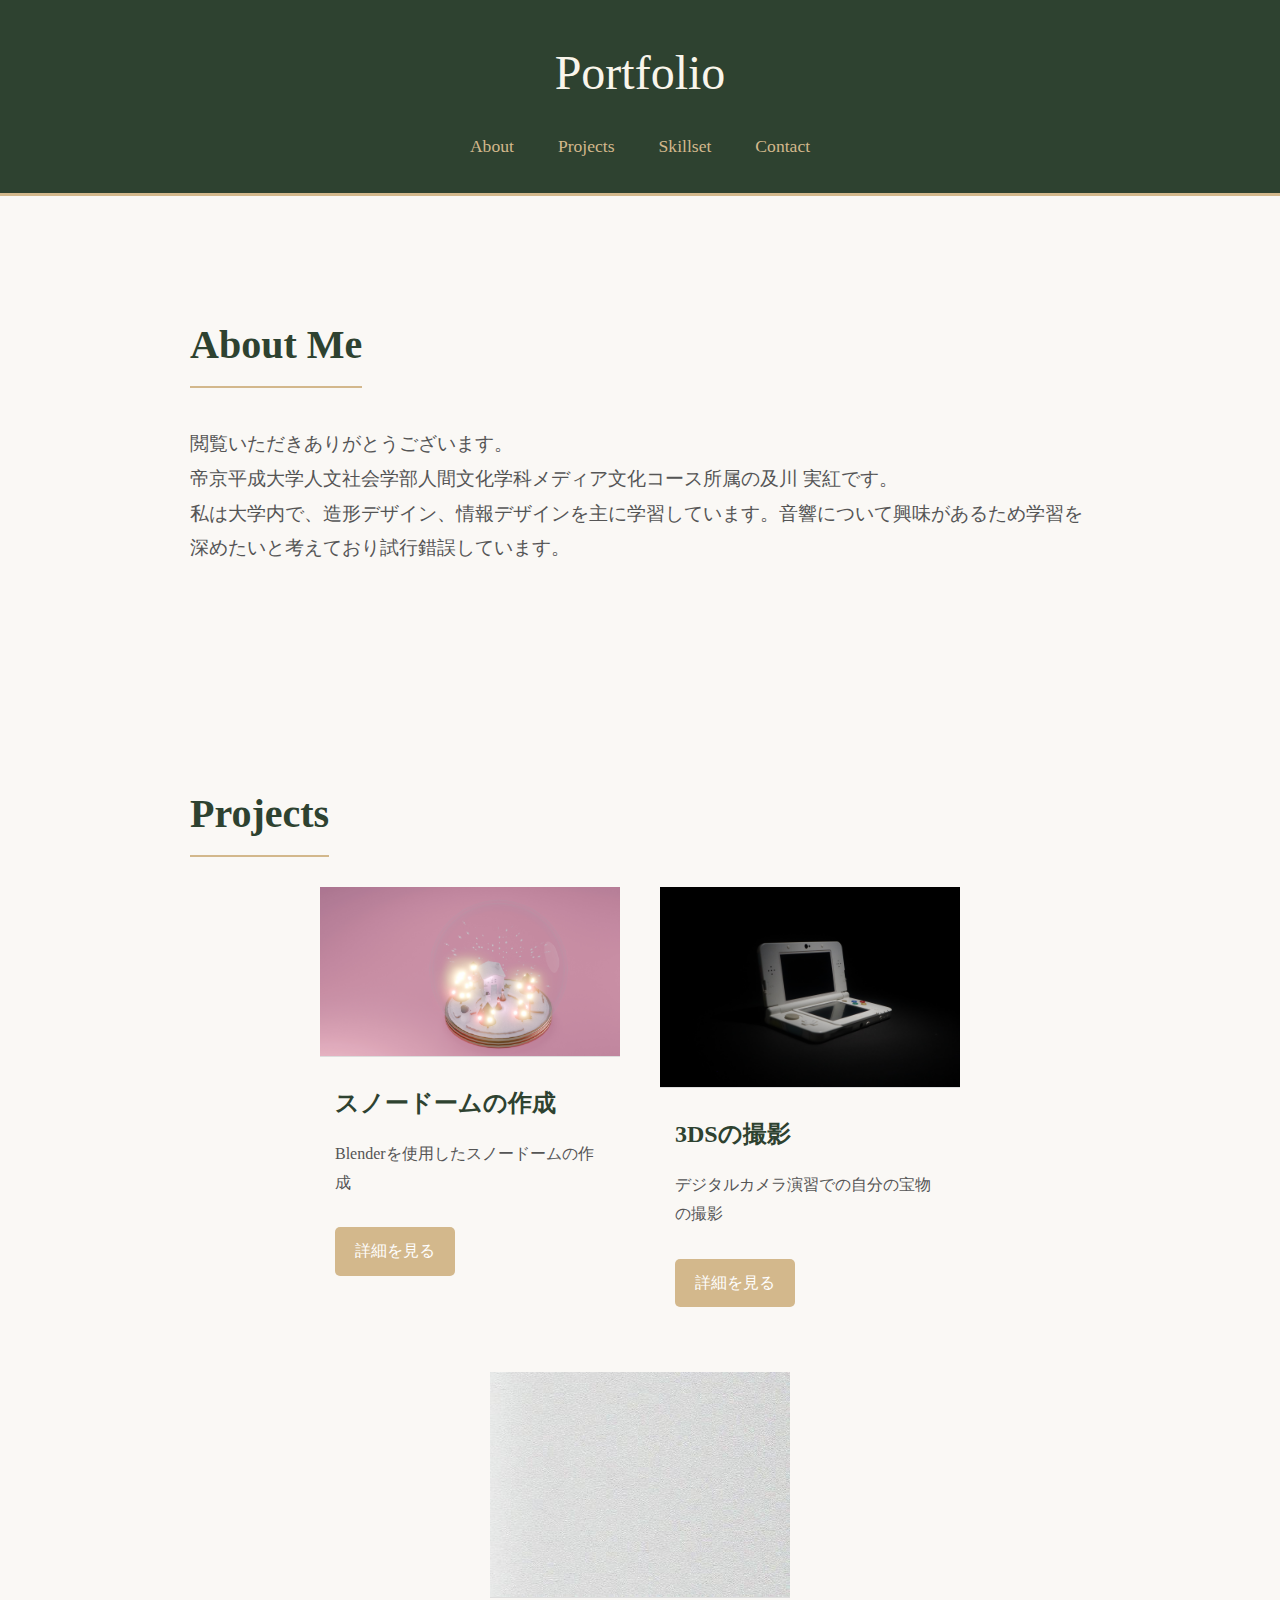
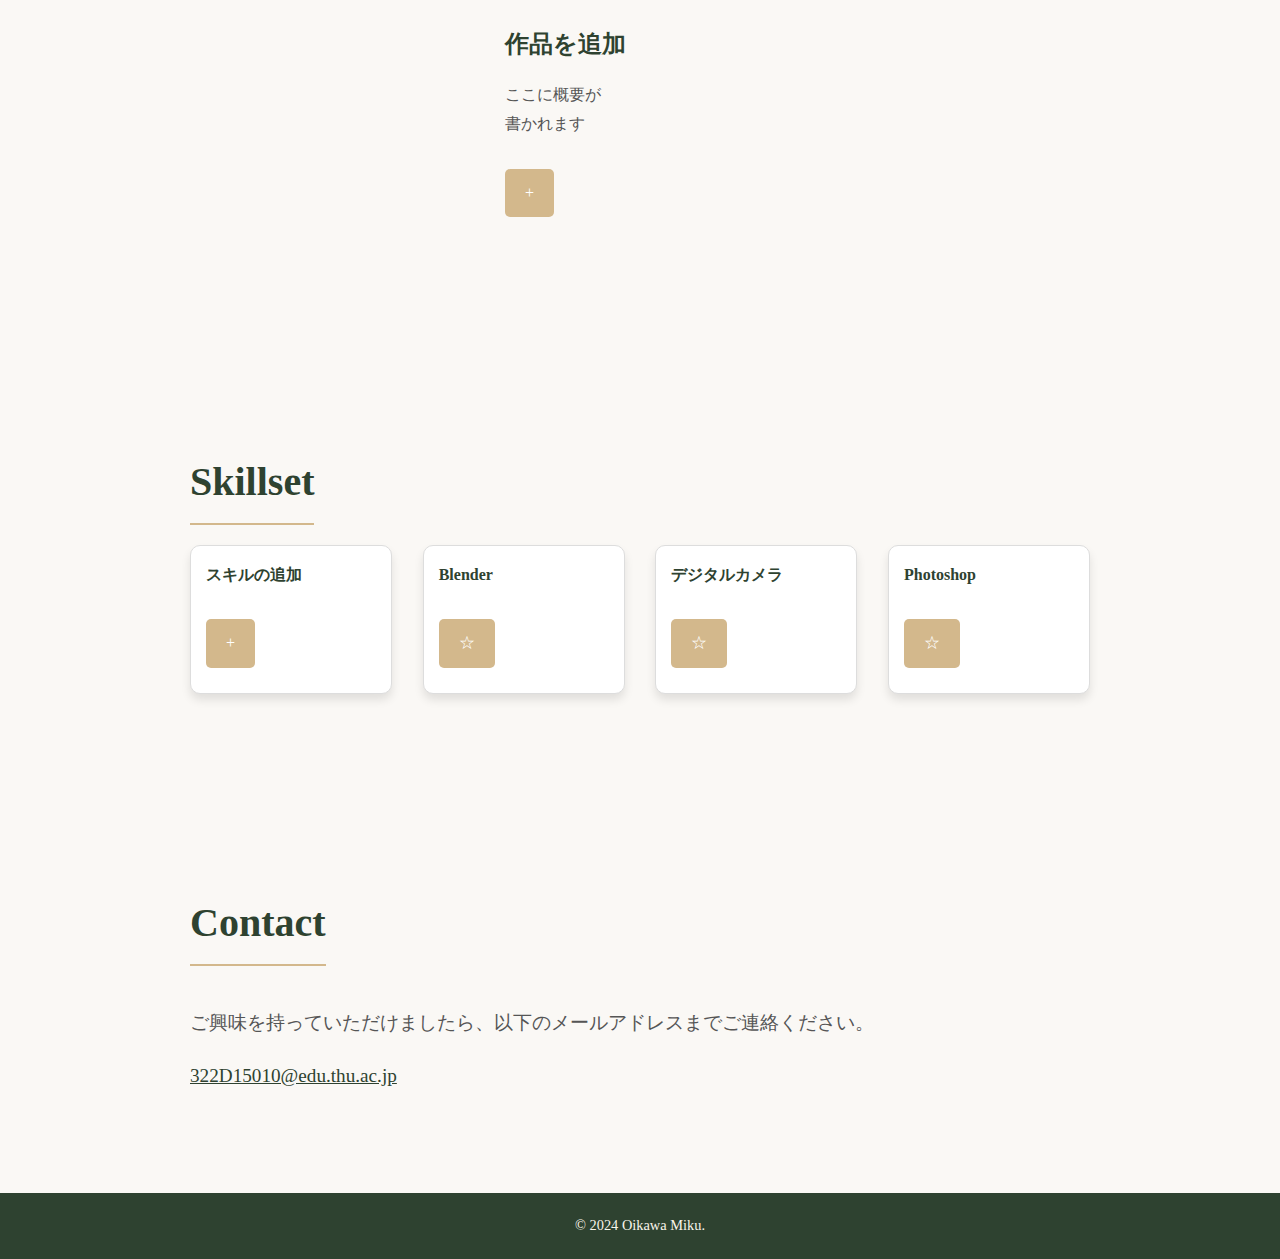
==== commit 4ca89683: "完成？" ====
--- a/index.html
+++ b/index.html
@@ -39,7 +39,7 @@
                 <a href="deatails2.html" class="button">詳細を見る</a>
             </div>
             <div class="project-card">
-                <img src="https://via.placeholder.com/300x200" alt="Project 3">
+                <img src="gray.jpeg" alt="Project 3">
                 <h3>作品を追加</h3>
                 <p>ここに概要が</br>書かれます</p>
                 <a href="deatails3.html" class="button">+</a>
--- a/style.css
+++ b/style.css
@@ -83,6 +83,8 @@
 .project-card:hover {
     transform: translateY(-5px);
     box-shadow: 0 10px 15px rgba(0, 0, 0, 0.15);
+    transition: transform 0.3s ease, box-shadow 0.3s ease;
+
 }
 
 .project-card img {
